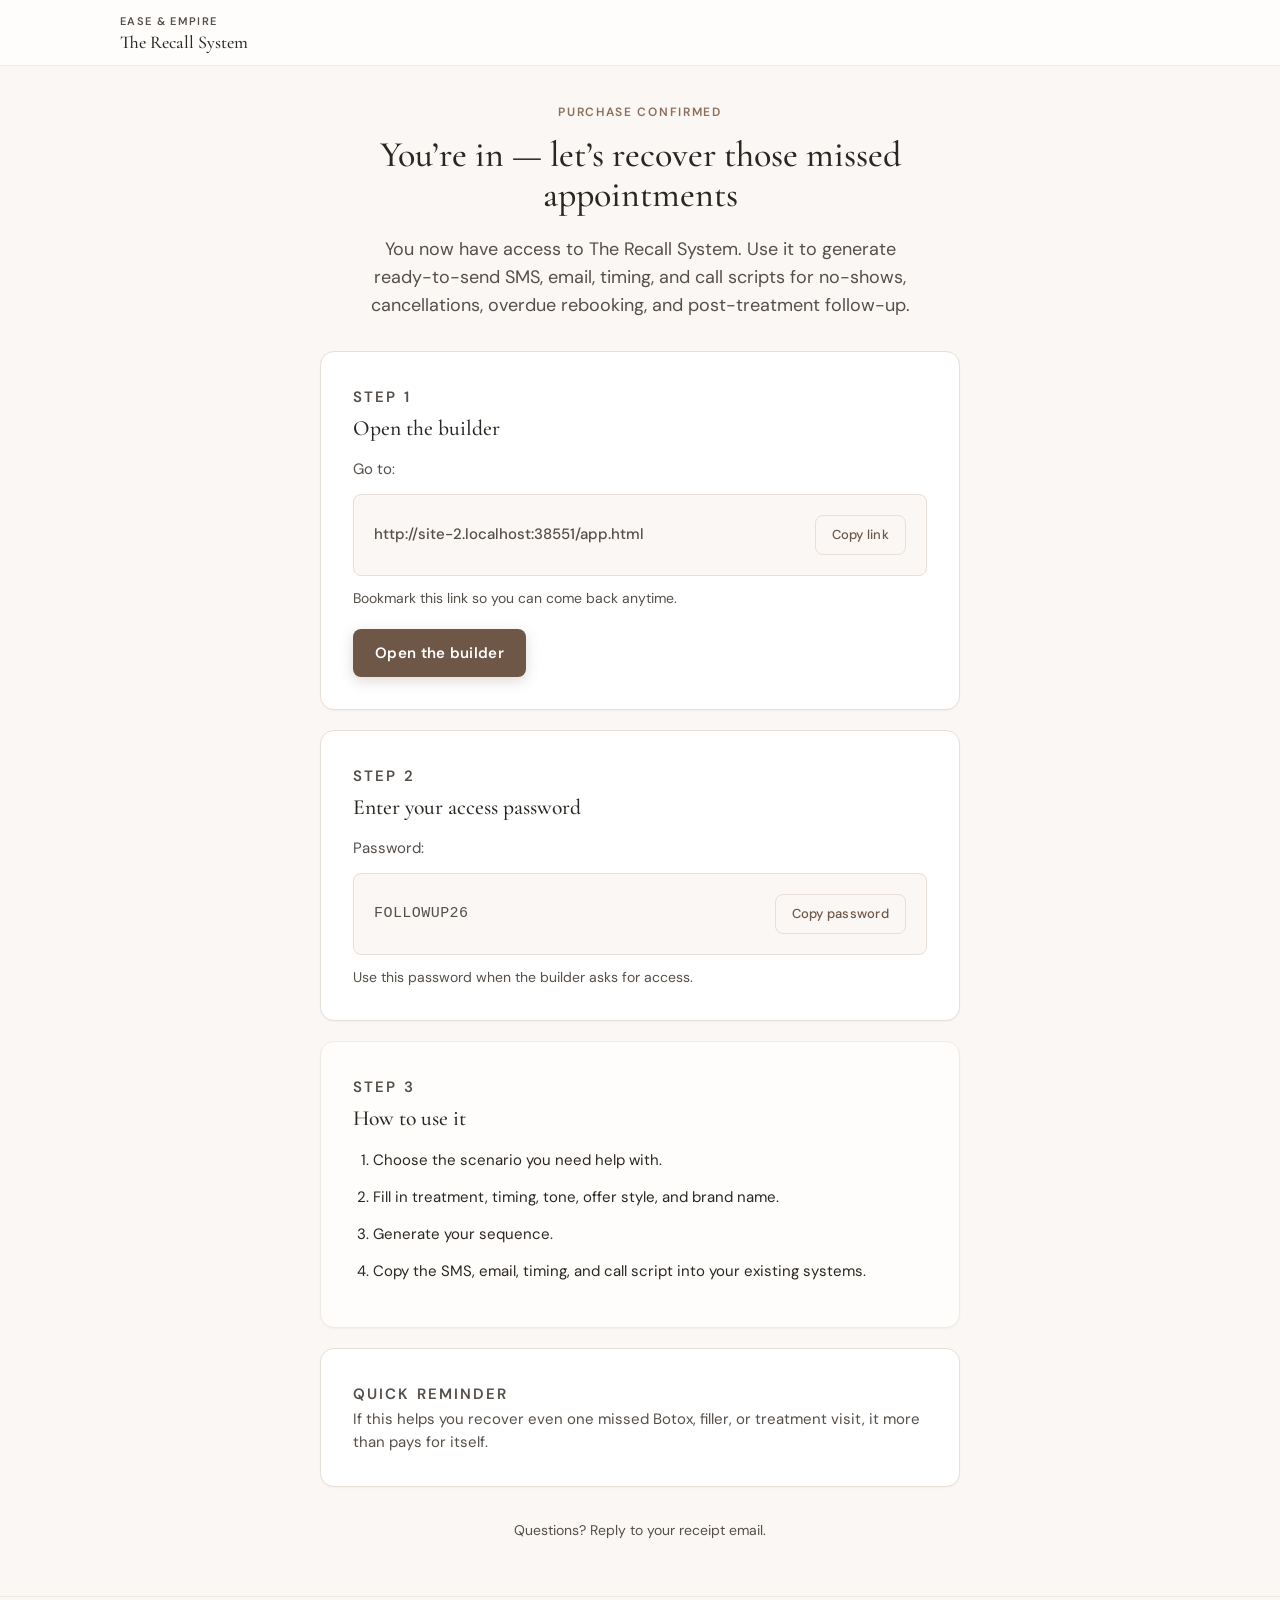
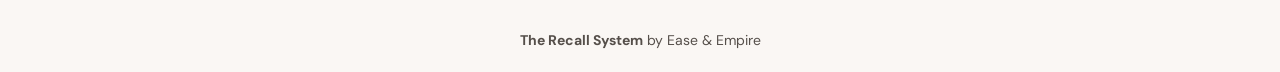
==== thank-you.html @ 907afebf "Initial commit: The Recall System product site. Standalone sales page, thank-you access, and follow-" ====
<!DOCTYPE html>
<html lang="en">
<head>
  <meta charset="UTF-8">
  <meta name="viewport" content="width=device-width, initial-scale=1.0">
  <title>Your Access — The Recall System</title>
  <link rel="stylesheet" href="css/recall.css">
</head>
<body>
  <header class="site-header">
    <div class="site-header__inner">
      <a href="index.html" class="site-brand">
        <span class="site-brand__parent">Ease &amp; Empire</span>
        <span class="site-brand__product">The Recall System</span>
      </a>
    </div>
  </header>

  <main class="page-narrow">
    <header class="thank-hero">
      <p class="eyebrow">Purchase confirmed</p>
      <h1 class="display display--lg">You’re in — let’s recover those missed appointments</h1>
      <p class="lead" style="margin: var(--space-md) auto 0;">
        You now have access to The Recall System. Use it to generate ready-to-send SMS, email, timing, and call scripts for no-shows, cancellations, overdue rebooking, and post-treatment follow-up.
      </p>
    </header>

    <section class="card" style="margin-bottom: var(--space-md);" aria-labelledby="open-heading">
      <p class="eyebrow" id="open-heading">Step 1</p>
      <h2 class="section-title" style="font-size: 1.35rem;">Open the builder</h2>
      <p style="margin: 0 0 var(--space-sm); font-size: 0.9375rem;">Go to:</p>
      <div class="copy-row">
        <p class="copy-row__value" id="builder-url-display"></p>
        <button type="button" class="btn btn--ghost" id="copy-url-btn">Copy link</button>
      </div>
      <p style="margin: var(--space-sm) 0 0; font-size: 0.875rem; color: var(--text-muted);">Bookmark this link so you can come back anytime.</p>
      <p style="margin-top: var(--space-md);">
        <a href="app.html" id="builder-link" class="btn btn--primary">Open the builder</a>
      </p>
    </section>

    <section class="card" style="margin-bottom: var(--space-md);" aria-labelledby="password-heading">
      <p class="eyebrow" id="password-heading">Step 2</p>
      <h2 class="section-title" style="font-size: 1.35rem;">Enter your access password</h2>
      <p style="margin: 0 0 var(--space-sm); font-size: 0.9375rem;">Password:</p>
      <div class="copy-row">
        <p class="copy-row__value copy-row__value--mono" id="password-display"></p>
        <button type="button" class="btn btn--ghost" id="copy-password-btn">Copy password</button>
      </div>
      <p style="margin: var(--space-sm) 0 0; font-size: 0.875rem; color: var(--text-muted);">Use this password when the builder asks for access.</p>
    </section>

    <section class="card card--soft" style="margin-bottom: var(--space-md);" aria-labelledby="steps-heading">
      <p class="eyebrow" id="steps-heading">Step 3</p>
      <h2 class="section-title" style="font-size: 1.35rem;">How to use it</h2>
      <ol class="steps">
        <li>Choose the scenario you need help with.</li>
        <li>Fill in treatment, timing, tone, offer style, and brand name.</li>
        <li>Generate your sequence.</li>
        <li>Copy the SMS, email, timing, and call script into your existing systems.</li>
      </ol>
    </section>

    <section class="card" style="margin-bottom: var(--space-lg);">
      <p class="eyebrow">Quick reminder</p>
      <p style="margin: 0; font-size: 0.9375rem; color: var(--text-muted);">
        If this helps you recover even one missed Botox, filler, or treatment visit, it more than pays for itself.
      </p>
    </section>

    <p style="text-align: center; font-size: 0.875rem; color: var(--text-muted);">
      Questions? Reply to your receipt email.
    </p>
  </main>

  <footer class="site-footer">
    <div class="shell">
      <p><strong>The Recall System</strong> by Ease &amp; Empire</p>
    </div>
  </footer>

  <script src="js/thank-you.js"></script>
</body>
</html>
---- css/recall.css ----
/* The Recall System — Ease & Empire brand */

@import url("https://fonts.googleapis.com/css2?family=Cormorant+Garamond:ital,wght@0,400;0,500;0,600&family=DM+Sans:opsz,wght@9..40,400;500;600&display=swap");

:root {
  --bg: #faf7f4;
  --bg-elevated: #fffdfb;
  --surface: #ffffff;
  --text: #2a2622;
  --text-muted: #554f4a;
  --border: #e8e0d8;
  --border-soft: #f0ebe5;
  --accent: #8b6f5c;
  --accent-deep: #6f5748;
  --accent-soft: #f5ede6;
  --blush: #d4b8a8;
  --rose-tint: #f9f3ef;
  --error: #9b3b3b;
  --error-bg: #fdf5f5;
  --success: #3d6b4f;
  --font-serif: "Cormorant Garamond", Georgia, ui-serif, serif;
  --font-sans: "DM Sans", system-ui, sans-serif;
  --radius: 14px;
  --radius-sm: 8px;
  --radius-pill: 100px;
  --shadow-sm: 0 1px 2px rgba(42, 38, 34, 0.04);
  --shadow-md: 0 8px 30px rgba(42, 38, 34, 0.06);
  --shadow-lg: 0 20px 50px rgba(42, 38, 34, 0.08);
  --max-width: 1080px;
  --content-narrow: 680px;
  --space-xs: 0.5rem;
  --space-sm: 0.75rem;
  --space-md: 1.25rem;
  --space-lg: 2rem;
  --space-xl: 2.5rem;
  --space-2xl: 3.5rem;
  --btn-shadow: 0 4px 14px rgba(111, 87, 72, 0.22);
  --btn-shadow-hover: 0 6px 18px rgba(111, 87, 72, 0.28);
}

*,
*::before,
*::after {
  box-sizing: border-box;
}

html {
  -webkit-text-size-adjust: 100%;
  scroll-behavior: smooth;
}

body {
  margin: 0;
  font-family: var(--font-sans);
  font-size: 1rem;
  line-height: 1.65;
  color: var(--text);
  background: var(--bg);
  -webkit-font-smoothing: antialiased;
}

img {
  max-width: 100%;
  height: auto;
}

a {
  color: var(--accent-deep);
}

/* Layout */
.shell {
  max-width: var(--max-width);
  margin: 0 auto;
  padding: 0 var(--space-md);
}

.section {
  padding: var(--space-xl) 0;
}

.section--tight {
  padding: var(--space-lg) 0;
}

.section--cta {
  padding: var(--space-lg) 0 var(--space-xl);
}

.section--rose {
  background: linear-gradient(180deg, var(--rose-tint) 0%, var(--bg) 100%);
}

/* Header */
.site-header {
  padding: var(--space-sm) 0;
  border-bottom: 1px solid var(--border-soft);
  background: rgba(255, 253, 251, 0.92);
  backdrop-filter: blur(8px);
  position: sticky;
  top: 0;
  z-index: 100;
}

.site-header__inner {
  max-width: var(--max-width);
  margin: 0 auto;
  padding: 0 var(--space-md);
  display: flex;
  align-items: center;
  justify-content: space-between;
  gap: var(--space-md);
}

.site-brand {
  display: flex;
  flex-direction: column;
  gap: 0.1rem;
  text-decoration: none;
  color: inherit;
}

.site-brand__parent {
  font-size: 0.6875rem;
  font-weight: 600;
  letter-spacing: 0.12em;
  text-transform: uppercase;
  color: var(--text-muted);
}

.site-brand__product {
  font-family: var(--font-serif);
  font-size: 1.125rem;
  font-weight: 500;
  color: var(--text);
  line-height: 1.2;
}

/* Typography */
.eyebrow {
  display: inline-block;
  font-size: 0.75rem;
  font-weight: 600;
  letter-spacing: 0.14em;
  text-transform: uppercase;
  color: var(--accent);
  margin: 0 0 var(--space-sm);
}

.display {
  font-family: var(--font-serif);
  font-weight: 500;
  line-height: 1.12;
  color: var(--text);
  margin: 0;
}

.display--xl {
  font-size: clamp(2.5rem, 6vw, 3.75rem);
}

.display--lg {
  font-size: clamp(1.75rem, 4vw, 2.25rem);
}

.lead {
  font-size: clamp(1.0625rem, 2vw, 1.125rem);
  line-height: 1.55;
  color: var(--text-muted);
  margin: 0;
  max-width: 34rem;
}

.section-title {
  font-family: var(--font-serif);
  font-size: clamp(1.5rem, 3vw, 2rem);
  font-weight: 500;
  margin: 0 0 var(--space-sm);
  color: var(--text);
}

.section-intro {
  font-size: 1rem;
  color: var(--text-muted);
  margin: 0 0 var(--space-lg);
  max-width: 32rem;
}

/* Buttons — one primary size sitewide */
.btn {
  display: inline-flex;
  align-items: center;
  justify-content: center;
  gap: 0.5rem;
  min-height: 48px;
  padding: 0.75rem 1.375rem;
  font-family: var(--font-sans);
  font-size: 0.9375rem;
  font-weight: 600;
  letter-spacing: 0.02em;
  line-height: 1.2;
  text-decoration: none;
  border: none;
  border-radius: var(--radius-sm);
  cursor: pointer;
  transition: transform 0.15s, box-shadow 0.15s, background 0.15s;
  white-space: nowrap;
}

.btn:focus-visible {
  outline: 2px solid var(--accent);
  outline-offset: 3px;
}

.btn--primary {
  background: var(--accent-deep);
  color: #fff;
  box-shadow: var(--btn-shadow);
}

.btn--primary:hover {
  background: #5c483c;
  transform: translateY(-1px);
  box-shadow: var(--btn-shadow-hover);
}

.btn--secondary {
  background: var(--surface);
  color: var(--text);
  border: 1px solid var(--border);
}

.btn--secondary:hover {
  background: var(--accent-soft);
  border-color: var(--blush);
}

.btn--ghost {
  background: transparent;
  color: var(--accent-deep);
  border: 1px solid var(--border);
  min-height: 40px;
  padding: 0.5rem 1rem;
  font-size: 0.8125rem;
  font-weight: 500;
}

.btn--ghost:hover {
  background: var(--accent-soft);
}

.btn--ghost.is-copied,
.btn--ghost.copied {
  color: var(--success);
  border-color: #b8d4c4;
  background: #f4faf6;
}

/* Cards */
.card {
  background: var(--surface);
  border: 1px solid var(--border);
  border-radius: var(--radius);
  padding: var(--space-lg);
  box-shadow: var(--shadow-sm);
}

.card--soft {
  background: var(--bg-elevated);
  border-color: var(--border-soft);
}

.card-grid {
  display: grid;
  gap: var(--space-md);
}

@media (min-width: 720px) {
  .card-grid--2 {
    grid-template-columns: repeat(2, 1fr);
  }

  .card-grid--3 {
    grid-template-columns: repeat(3, 1fr);
  }
}

.card__icon {
  width: 2.5rem;
  height: 2.5rem;
  border-radius: var(--radius-sm);
  background: var(--accent-soft);
  color: var(--accent-deep);
  display: flex;
  align-items: center;
  justify-content: center;
  font-family: var(--font-serif);
  font-size: 1.125rem;
  font-weight: 600;
  margin-bottom: var(--space-sm);
}

.card h3 {
  font-family: var(--font-serif);
  font-size: 1.25rem;
  font-weight: 500;
  margin: 0 0 var(--space-xs);
}

.card p,
.card__text {
  margin: 0;
  font-size: 0.9375rem;
  color: var(--text-muted);
  line-height: 1.55;
}

.card__text {
  color: var(--text);
}

.card__text--muted {
  color: var(--text-muted);
  margin-top: var(--space-sm);
}

.card__text + .card__text--muted {
  margin-top: var(--space-sm);
}

/* Hero */
.hero {
  padding: var(--space-xl) 0 var(--space-lg);
  text-align: center;
}

.hero__inner {
  max-width: 44rem;
  margin: 0 auto;
}

.hero .lead {
  margin: var(--space-sm) auto 0;
}

.hero__cta {
  margin-top: var(--space-md);
  display: flex;
  flex-direction: column;
  align-items: center;
  gap: 0.5rem;
}

.hero__note {
  font-size: 0.8125rem;
  color: var(--text-muted);
  margin: 0;
}

/* Offer badge */
.offer-badge {
  display: inline-flex;
  align-items: baseline;
  gap: 0.35rem;
  margin: var(--space-md) 0 0;
  padding: 0.5rem 1.25rem;
  background: var(--surface);
  border: 1px solid var(--border);
  border-radius: var(--radius-pill);
  box-shadow: var(--shadow-sm);
}

.offer-badge__price {
  font-family: var(--font-serif);
  font-size: 1.75rem;
  font-weight: 600;
  color: var(--text);
}

.offer-badge__term {
  font-size: 0.8125rem;
  color: var(--text-muted);
}

/* Offer section */
.offer-panel {
  max-width: var(--content-narrow);
  margin: 0 auto;
  text-align: center;
  padding: var(--space-lg);
  background: var(--surface);
  border: 1px solid var(--border);
  border-radius: var(--radius);
  box-shadow: var(--shadow-md);
}

.offer-panel ul {
  list-style: none;
  margin: var(--space-md) 0 0;
  padding: 0;
  text-align: left;
}

.offer-panel li {
  position: relative;
  padding-left: 1.5rem;
  margin-bottom: var(--space-sm);
  font-size: 0.9375rem;
  color: var(--text);
}

.offer-panel li::before {
  content: "✓";
  position: absolute;
  left: 0;
  color: var(--accent);
  font-weight: 600;
}

.offer-panel__cta {
  margin-top: var(--space-md);
}

/* Included list */
.included-item {
  display: flex;
  gap: var(--space-md);
  padding: var(--space-md) 0;
  border-bottom: 1px solid var(--border-soft);
}

.included-item:last-child {
  border-bottom: none;
  padding-bottom: 0;
}

.included-item:first-child {
  padding-top: 0;
}

.included-item__marker {
  flex-shrink: 0;
  width: 6px;
  height: 6px;
  margin-top: 0.55em;
  border-radius: 50%;
  background: var(--blush);
}

.included-item strong {
  display: block;
  font-size: 0.9375rem;
  margin-bottom: 0.2rem;
}

.included-item span {
  font-size: 0.9375rem;
  color: var(--text-muted);
  line-height: 1.55;
}

/* CTA block */
.cta-panel {
  text-align: center;
  padding: var(--space-lg) var(--space-md);
  background: linear-gradient(135deg, var(--accent-soft) 0%, var(--rose-tint) 100%);
  border: 1px solid var(--border);
  border-radius: var(--radius);
  box-shadow: var(--shadow-sm);
}

.cta-panel .lead {
  margin: var(--space-sm) auto var(--space-md);
}

.cta-panel .btn--primary {
  margin-top: var(--space-xs);
}

/* Thank-you */
.page-narrow {
  max-width: var(--content-narrow);
  margin: 0 auto;
  padding: var(--space-lg) var(--space-md) var(--space-xl);
}

.thank-hero {
  text-align: center;
  margin-bottom: var(--space-lg);
}

.copy-row {
  display: flex;
  flex-wrap: wrap;
  align-items: center;
  gap: var(--space-sm);
  padding: var(--space-md);
  background: var(--bg);
  border: 1px solid var(--border);
  border-radius: var(--radius-sm);
  margin: var(--space-sm) 0;
}

.copy-row__value {
  flex: 1;
  min-width: 0;
  margin: 0;
  font-size: 0.9375rem;
  font-weight: 500;
  word-break: break-all;
}

.copy-row__value--mono {
  font-family: ui-monospace, Menlo, monospace;
  letter-spacing: 0.03em;
}

.steps {
  margin: 0;
  padding-left: 1.25rem;
}

.steps li {
  margin-bottom: var(--space-sm);
  font-size: 0.9375rem;
  color: var(--text);
}

/* Footer */
.site-footer {
  padding: var(--space-lg) 0 var(--space-md);
  border-top: 1px solid var(--border-soft);
  text-align: center;
  font-size: 0.875rem;
  color: var(--text-muted);
}

.site-footer p {
  margin: 0 0 0.35rem;
}

.site-footer p:last-child {
  margin-bottom: 0;
}

.site-footer a {
  color: var(--accent-deep);
  font-weight: 500;
  text-decoration: none;
}

.site-footer a:hover {
  text-decoration: underline;
}

.hidden {
  display: none !important;
}

@media (max-width: 520px) {
  .site-header__inner {
    flex-wrap: wrap;
  }

  .site-header .btn--primary {
    width: 100%;
    white-space: normal;
    text-align: center;
  }
}

.visually-hidden {
  position: absolute;
  width: 1px;
  height: 1px;
  padding: 0;
  margin: -1px;
  overflow: hidden;
  clip: rect(0, 0, 0, 0);
  white-space: nowrap;
  border: 0;
}
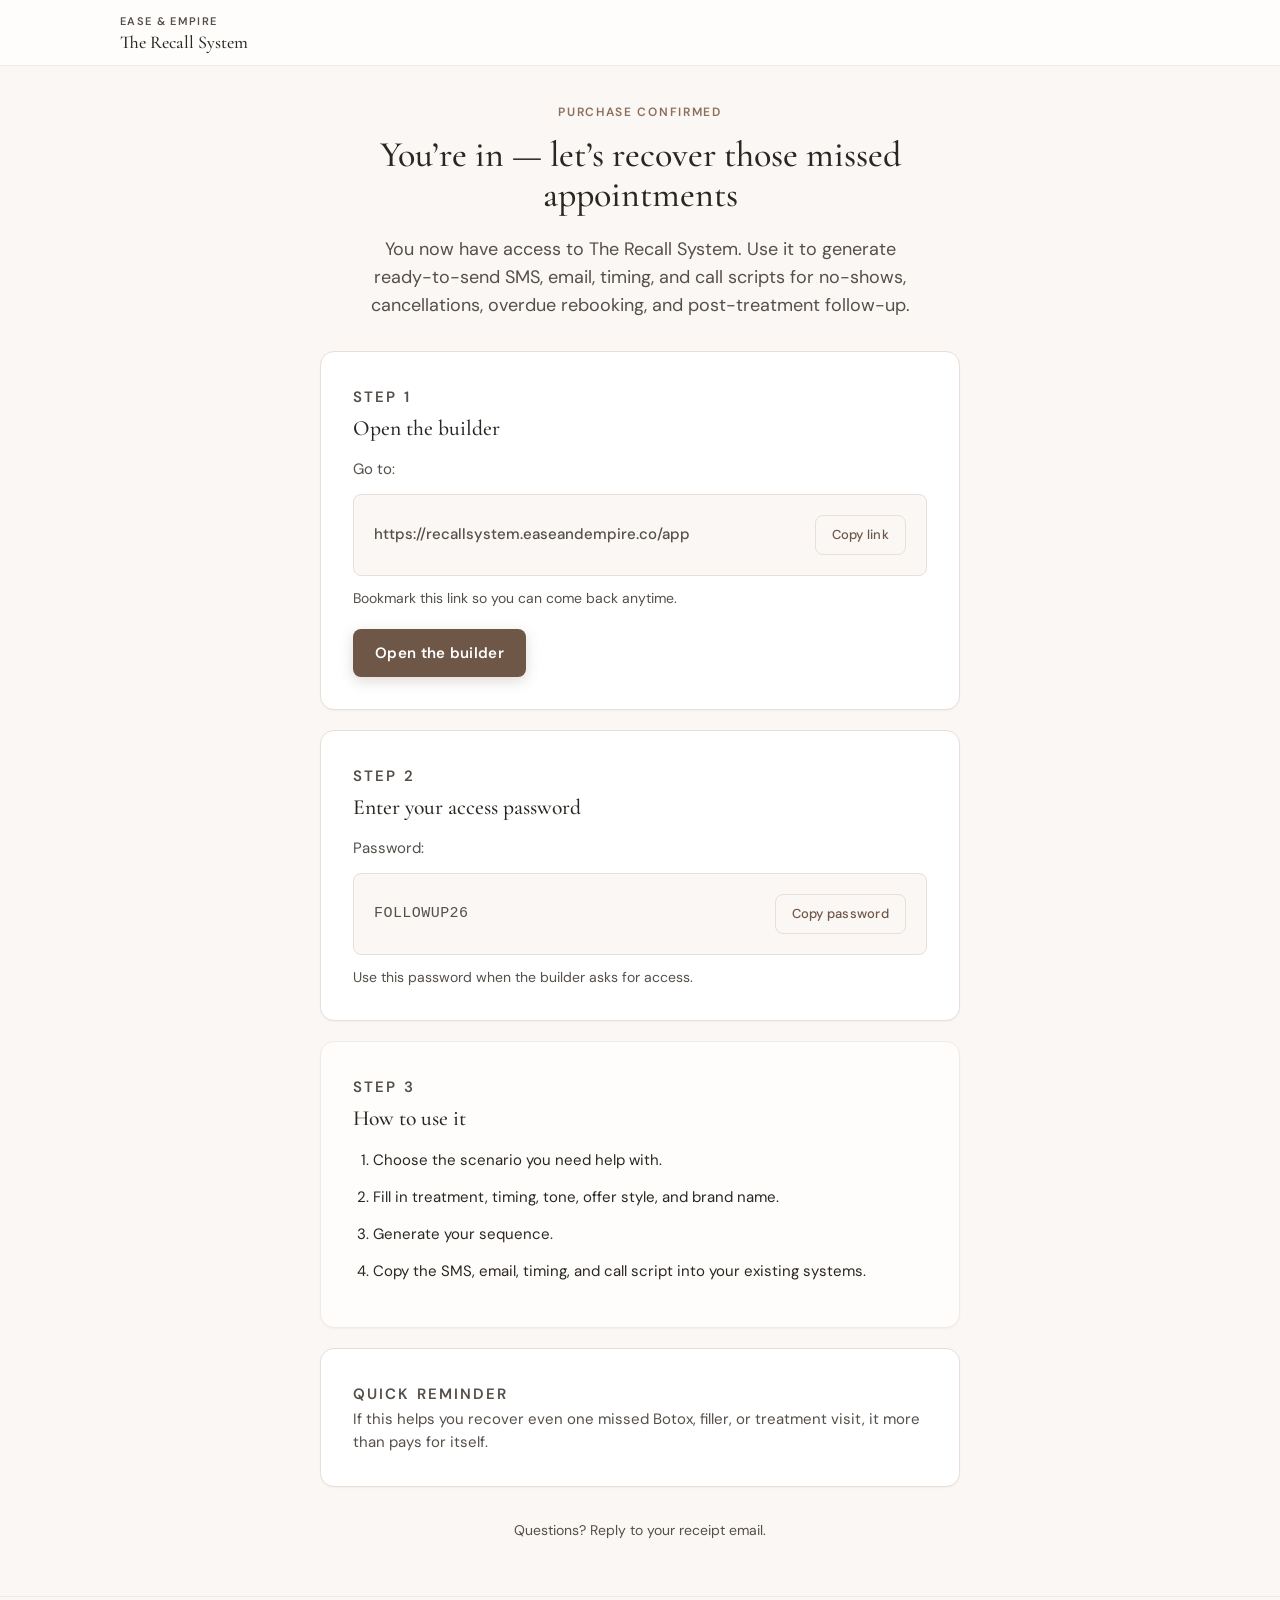
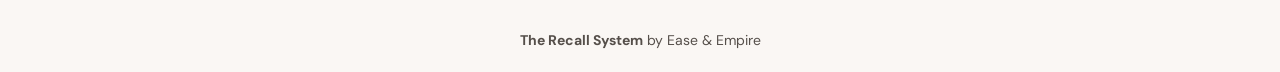
==== commit f1ffa2bd: "Update thank-you page builder link to live app URL Co-authored-by: Cursor <cursoragent@cursor.com>" ====
--- a/thank-you.html
+++ b/thank-you.html
@@ -35,7 +35,7 @@
       </div>
       <p style="margin: var(--space-sm) 0 0; font-size: 0.875rem; color: var(--text-muted);">Bookmark this link so you can come back anytime.</p>
       <p style="margin-top: var(--space-md);">
-        <a href="app.html" id="builder-link" class="btn btn--primary">Open the builder</a>
+        <a href="https://recallsystem.easeandempire.co/app" id="builder-link" class="btn btn--primary">Open the builder</a>
       </p>
     </section>
 
